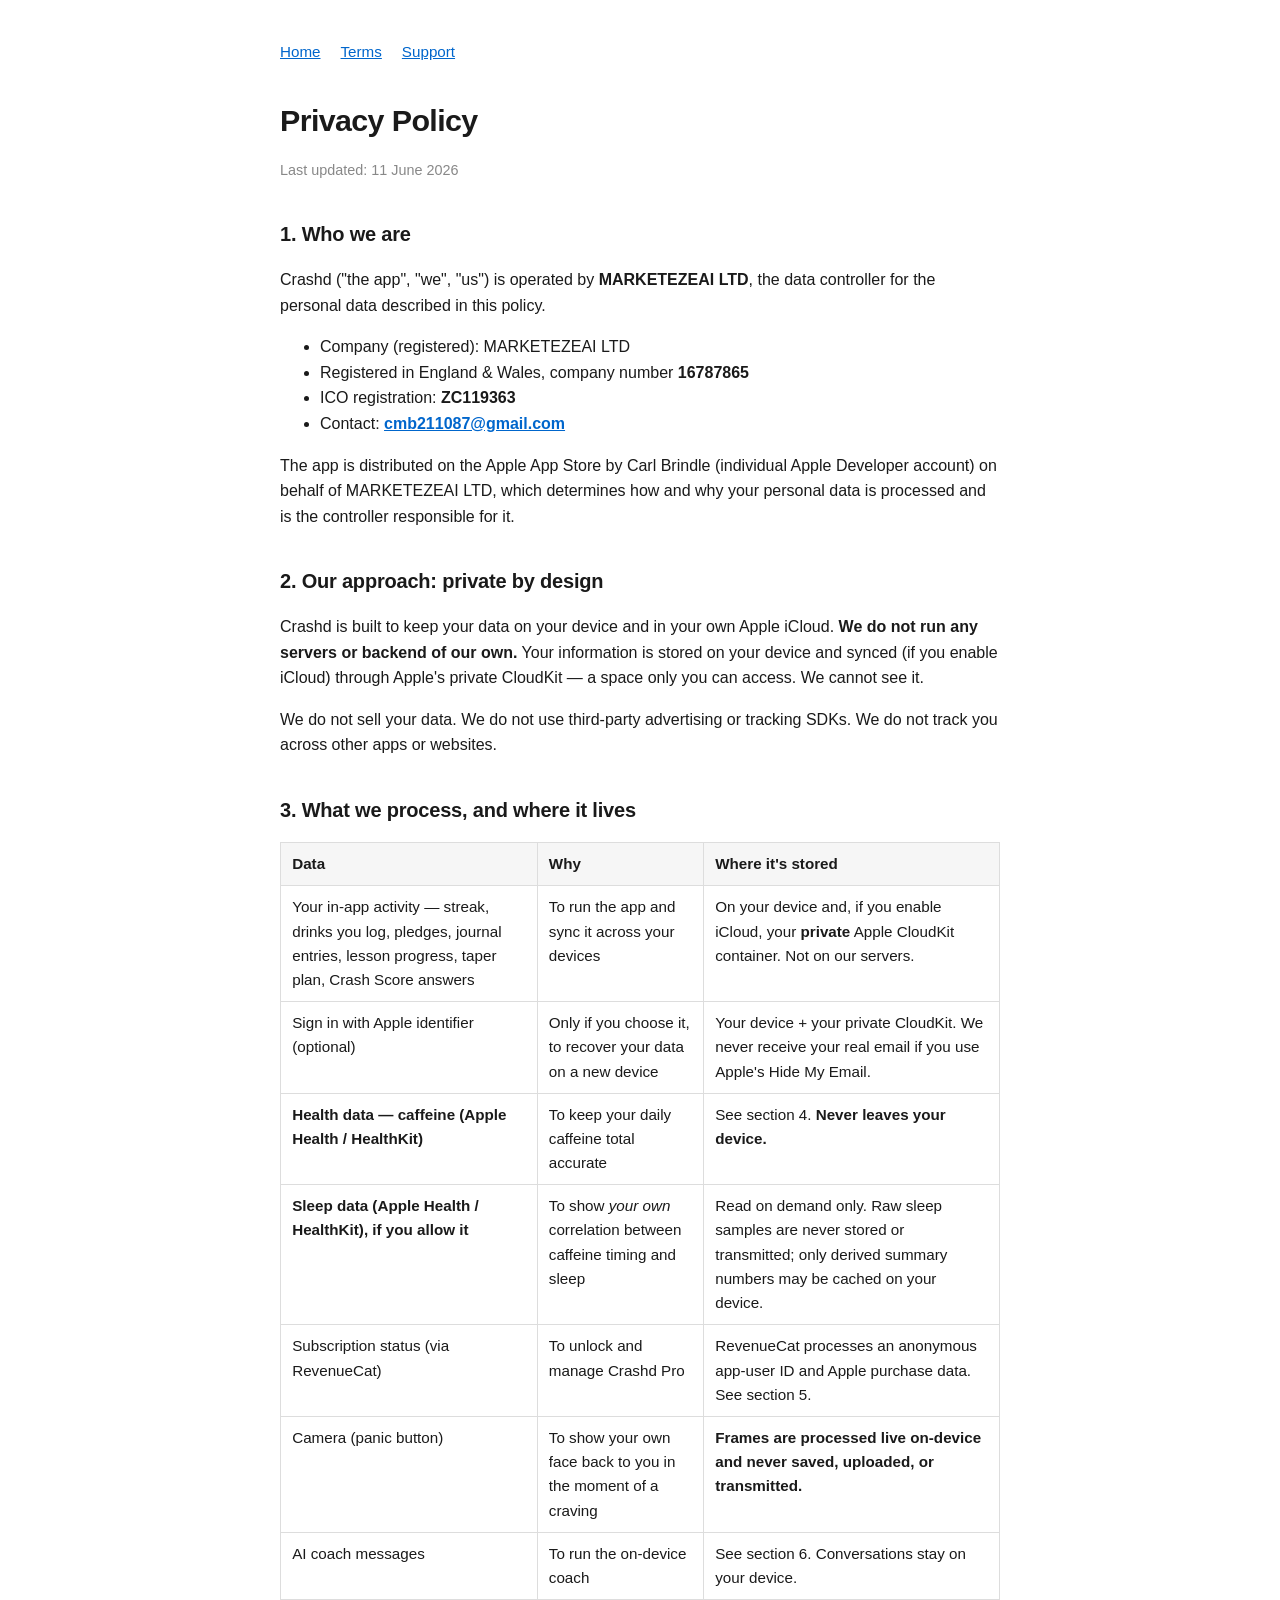
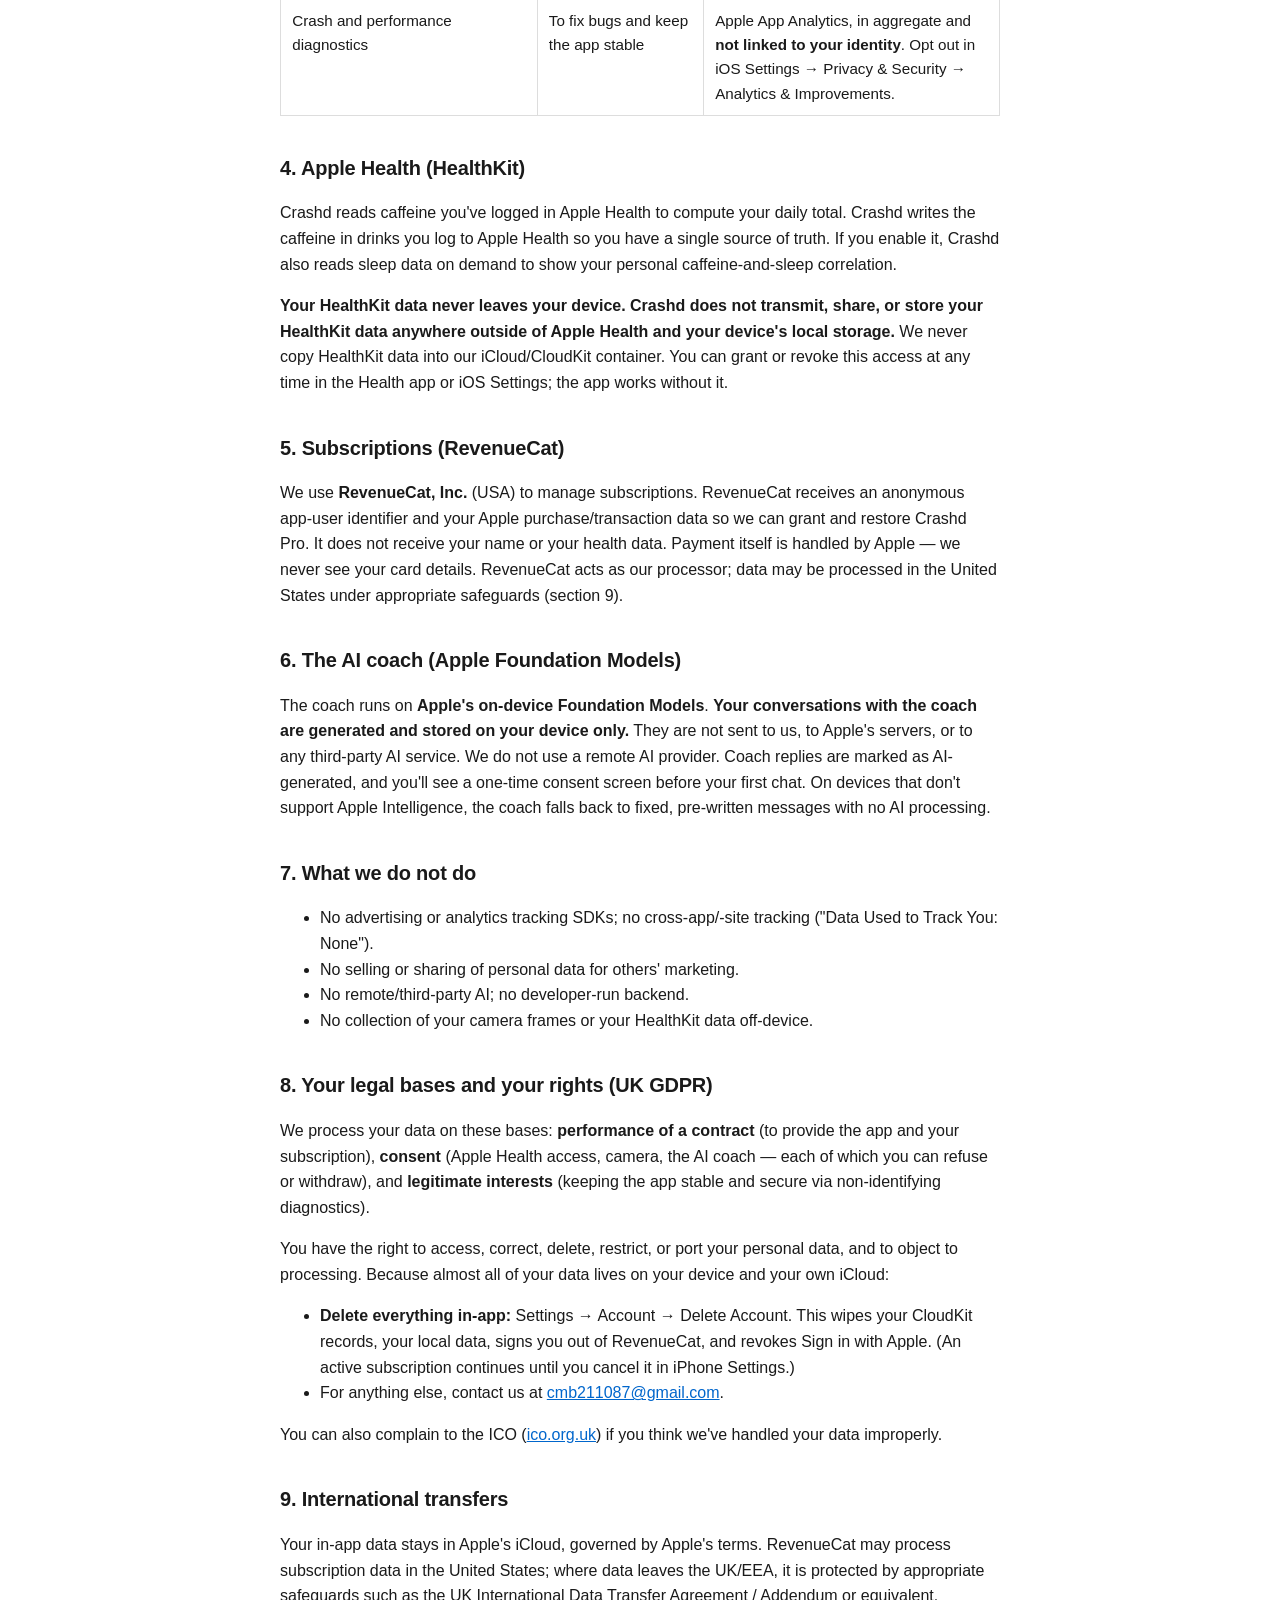
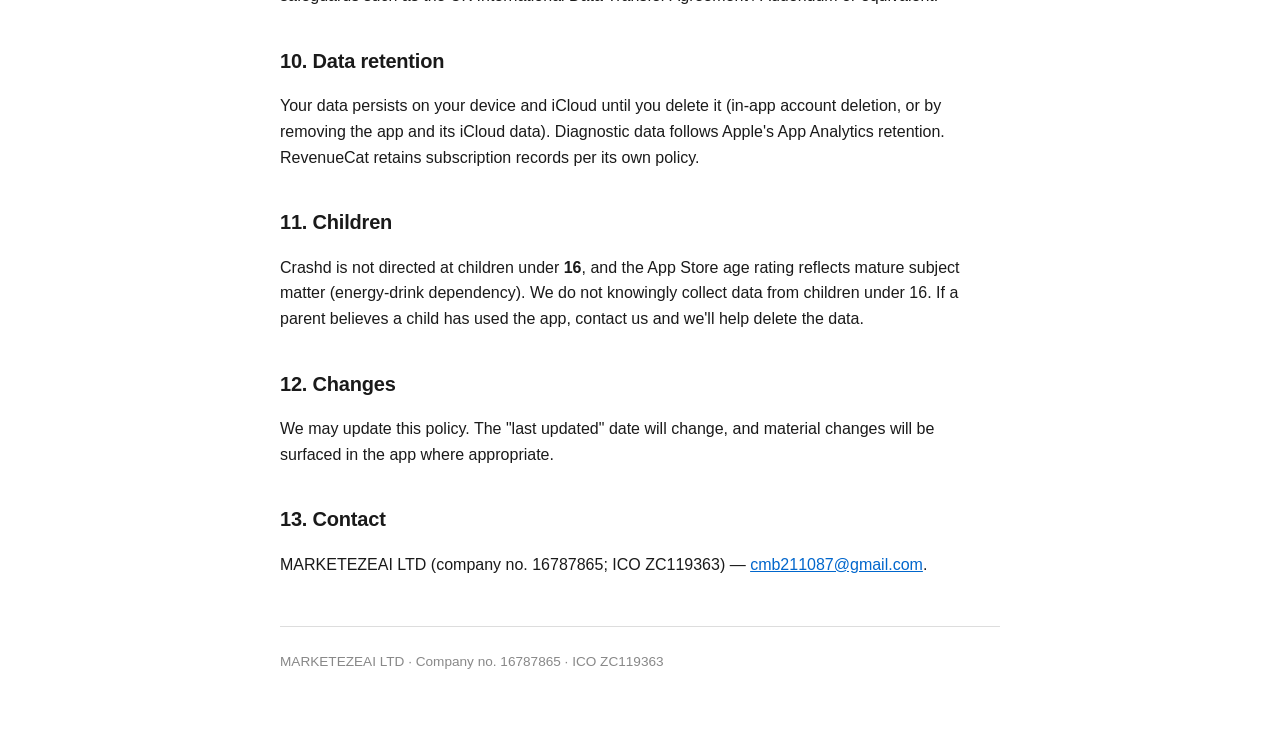
==== privacy.html @ 9d735a44 "Crashd legal + support pages (privacy, terms, support)" ====
<!doctype html>
<html lang="en">
<head>
<meta charset="utf-8">
<meta name="viewport" content="width=device-width, initial-scale=1">
<title>Crashd — Privacy Policy</title>
<link rel="stylesheet" href="style.css">
</head>
<body>
<nav><a href="index.html">Home</a><a href="terms.html">Terms</a><a href="support.html">Support</a></nav>
<h1>Privacy Policy</h1>
<p class="meta">Last updated: 11 June 2026</p>

<h2>1. Who we are</h2>
<p>Crashd ("the app", "we", "us") is operated by <strong>MARKETEZEAI LTD</strong>, the data controller for the personal data described in this policy.</p>
<ul>
<li>Company (registered): MARKETEZEAI LTD</li>
<li>Registered in England &amp; Wales, company number <strong>16787865</strong></li>
<li>ICO registration: <strong>ZC119363</strong></li>
<li>Contact: <strong><a href="mailto:cmb211087@gmail.com">cmb211087@gmail.com</a></strong></li>
</ul>
<p>The app is distributed on the Apple App Store by Carl Brindle (individual Apple Developer account) on behalf of MARKETEZEAI LTD, which determines how and why your personal data is processed and is the controller responsible for it.</p>

<h2>2. Our approach: private by design</h2>
<p>Crashd is built to keep your data on your device and in your own Apple iCloud. <strong>We do not run any servers or backend of our own.</strong> Your information is stored on your device and synced (if you enable iCloud) through Apple's private CloudKit — a space only you can access. We cannot see it.</p>
<p>We do not sell your data. We do not use third-party advertising or tracking SDKs. We do not track you across other apps or websites.</p>

<h2>3. What we process, and where it lives</h2>
<table>
<tr><th>Data</th><th>Why</th><th>Where it's stored</th></tr>
<tr><td>Your in-app activity — streak, drinks you log, pledges, journal entries, lesson progress, taper plan, Crash Score answers</td><td>To run the app and sync it across your devices</td><td>On your device and, if you enable iCloud, your <strong>private</strong> Apple CloudKit container. Not on our servers.</td></tr>
<tr><td>Sign in with Apple identifier (optional)</td><td>Only if you choose it, to recover your data on a new device</td><td>Your device + your private CloudKit. We never receive your real email if you use Apple's Hide My Email.</td></tr>
<tr><td><strong>Health data — caffeine (Apple Health / HealthKit)</strong></td><td>To keep your daily caffeine total accurate</td><td>See section 4. <strong>Never leaves your device.</strong></td></tr>
<tr><td><strong>Sleep data (Apple Health / HealthKit), if you allow it</strong></td><td>To show <em>your own</em> correlation between caffeine timing and sleep</td><td>Read on demand only. Raw sleep samples are never stored or transmitted; only derived summary numbers may be cached on your device.</td></tr>
<tr><td>Subscription status (via RevenueCat)</td><td>To unlock and manage Crashd Pro</td><td>RevenueCat processes an anonymous app-user ID and Apple purchase data. See section 5.</td></tr>
<tr><td>Camera (panic button)</td><td>To show your own face back to you in the moment of a craving</td><td><strong>Frames are processed live on-device and never saved, uploaded, or transmitted.</strong></td></tr>
<tr><td>AI coach messages</td><td>To run the on-device coach</td><td>See section 6. Conversations stay on your device.</td></tr>
<tr><td>Crash and performance diagnostics</td><td>To fix bugs and keep the app stable</td><td>Apple App Analytics, in aggregate and <strong>not linked to your identity</strong>. Opt out in iOS Settings → Privacy &amp; Security → Analytics &amp; Improvements.</td></tr>
</table>

<h2>4. Apple Health (HealthKit)</h2>
<p>Crashd reads caffeine you've logged in Apple Health to compute your daily total. Crashd writes the caffeine in drinks you log to Apple Health so you have a single source of truth. If you enable it, Crashd also reads sleep data on demand to show your personal caffeine-and-sleep correlation.</p>
<p><strong>Your HealthKit data never leaves your device. Crashd does not transmit, share, or store your HealthKit data anywhere outside of Apple Health and your device's local storage.</strong> We never copy HealthKit data into our iCloud/CloudKit container. You can grant or revoke this access at any time in the Health app or iOS Settings; the app works without it.</p>

<h2>5. Subscriptions (RevenueCat)</h2>
<p>We use <strong>RevenueCat, Inc.</strong> (USA) to manage subscriptions. RevenueCat receives an anonymous app-user identifier and your Apple purchase/transaction data so we can grant and restore Crashd Pro. It does not receive your name or your health data. Payment itself is handled by Apple — we never see your card details. RevenueCat acts as our processor; data may be processed in the United States under appropriate safeguards (section 9).</p>

<h2>6. The AI coach (Apple Foundation Models)</h2>
<p>The coach runs on <strong>Apple's on-device Foundation Models</strong>. <strong>Your conversations with the coach are generated and stored on your device only.</strong> They are not sent to us, to Apple's servers, or to any third-party AI service. We do not use a remote AI provider. Coach replies are marked as AI-generated, and you'll see a one-time consent screen before your first chat. On devices that don't support Apple Intelligence, the coach falls back to fixed, pre-written messages with no AI processing.</p>

<h2>7. What we do not do</h2>
<ul>
<li>No advertising or analytics tracking SDKs; no cross-app/-site tracking ("Data Used to Track You: None").</li>
<li>No selling or sharing of personal data for others' marketing.</li>
<li>No remote/third-party AI; no developer-run backend.</li>
<li>No collection of your camera frames or your HealthKit data off-device.</li>
</ul>

<h2>8. Your legal bases and your rights (UK GDPR)</h2>
<p>We process your data on these bases: <strong>performance of a contract</strong> (to provide the app and your subscription), <strong>consent</strong> (Apple Health access, camera, the AI coach — each of which you can refuse or withdraw), and <strong>legitimate interests</strong> (keeping the app stable and secure via non-identifying diagnostics).</p>
<p>You have the right to access, correct, delete, restrict, or port your personal data, and to object to processing. Because almost all of your data lives on your device and your own iCloud:</p>
<ul>
<li><strong>Delete everything in-app:</strong> Settings → Account → Delete Account. This wipes your CloudKit records, your local data, signs you out of RevenueCat, and revokes Sign in with Apple. (An active subscription continues until you cancel it in iPhone Settings.)</li>
<li>For anything else, contact us at <a href="mailto:cmb211087@gmail.com">cmb211087@gmail.com</a>.</li>
</ul>
<p>You can also complain to the ICO (<a href="https://ico.org.uk">ico.org.uk</a>) if you think we've handled your data improperly.</p>

<h2>9. International transfers</h2>
<p>Your in-app data stays in Apple's iCloud, governed by Apple's terms. RevenueCat may process subscription data in the United States; where data leaves the UK/EEA, it is protected by appropriate safeguards such as the UK International Data Transfer Agreement / Addendum or equivalent.</p>

<h2>10. Data retention</h2>
<p>Your data persists on your device and iCloud until you delete it (in-app account deletion, or by removing the app and its iCloud data). Diagnostic data follows Apple's App Analytics retention. RevenueCat retains subscription records per its own policy.</p>

<h2>11. Children</h2>
<p>Crashd is not directed at children under <strong>16</strong>, and the App Store age rating reflects mature subject matter (energy-drink dependency). We do not knowingly collect data from children under 16. If a parent believes a child has used the app, contact us and we'll help delete the data.</p>

<h2>12. Changes</h2>
<p>We may update this policy. The "last updated" date will change, and material changes will be surfaced in the app where appropriate.</p>

<h2>13. Contact</h2>
<p>MARKETEZEAI LTD (company no. 16787865; ICO ZC119363) — <a href="mailto:cmb211087@gmail.com">cmb211087@gmail.com</a>.</p>

<footer>MARKETEZEAI LTD · Company no. 16787865 · ICO ZC119363</footer>
</body>
</html>
---- style.css ----
:root { color-scheme: light dark; }
* { box-sizing: border-box; }
body {
  font: 16px/1.6 -apple-system, BlinkMacSystemFont, "Segoe UI", Roboto, Helvetica, Arial, sans-serif;
  max-width: 760px; margin: 0 auto; padding: 2.5rem 1.25rem 4rem;
  color: #1a1a1a; background: #fff;
}
@media (prefers-color-scheme: dark) { body { color: #e8e8e8; background: #111; } a { color: #6db3ff; } th { background: #1c1c1c !important; } td, th { border-color: #333 !important; } }
h1 { font-size: 1.9rem; letter-spacing: -0.02em; margin-bottom: .25rem; }
h2 { font-size: 1.25rem; margin-top: 2.25rem; letter-spacing: -0.01em; }
a { color: #0066cc; }
.meta { color: #888; font-size: .9rem; margin-bottom: 2rem; }
table { border-collapse: collapse; width: 100%; margin: 1rem 0; font-size: .95rem; }
th, td { border: 1px solid #ddd; padding: .55rem .7rem; text-align: left; vertical-align: top; }
th { background: #f6f6f6; }
nav { margin-bottom: 2rem; font-size: .95rem; }
nav a { margin-right: 1.25rem; }
footer { margin-top: 3rem; padding-top: 1.5rem; border-top: 1px solid #ddd; color: #888; font-size: .85rem; }
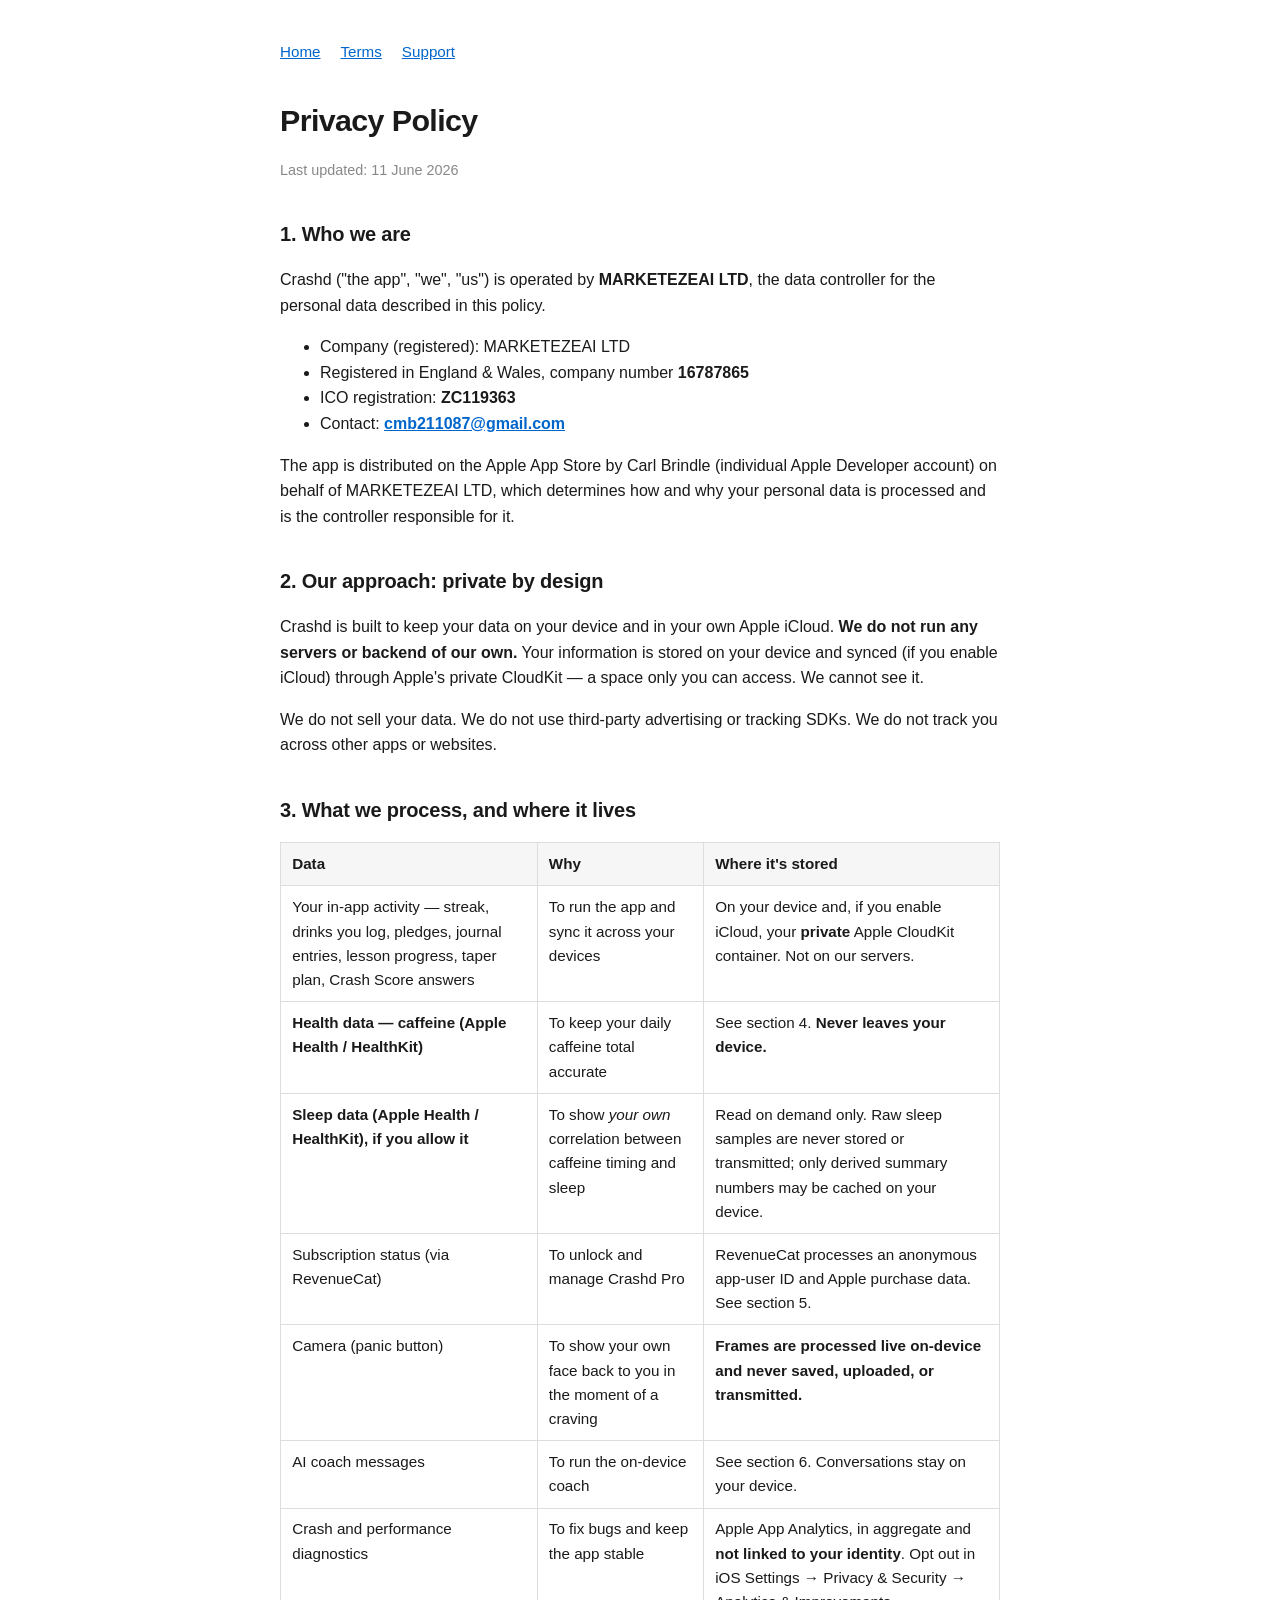
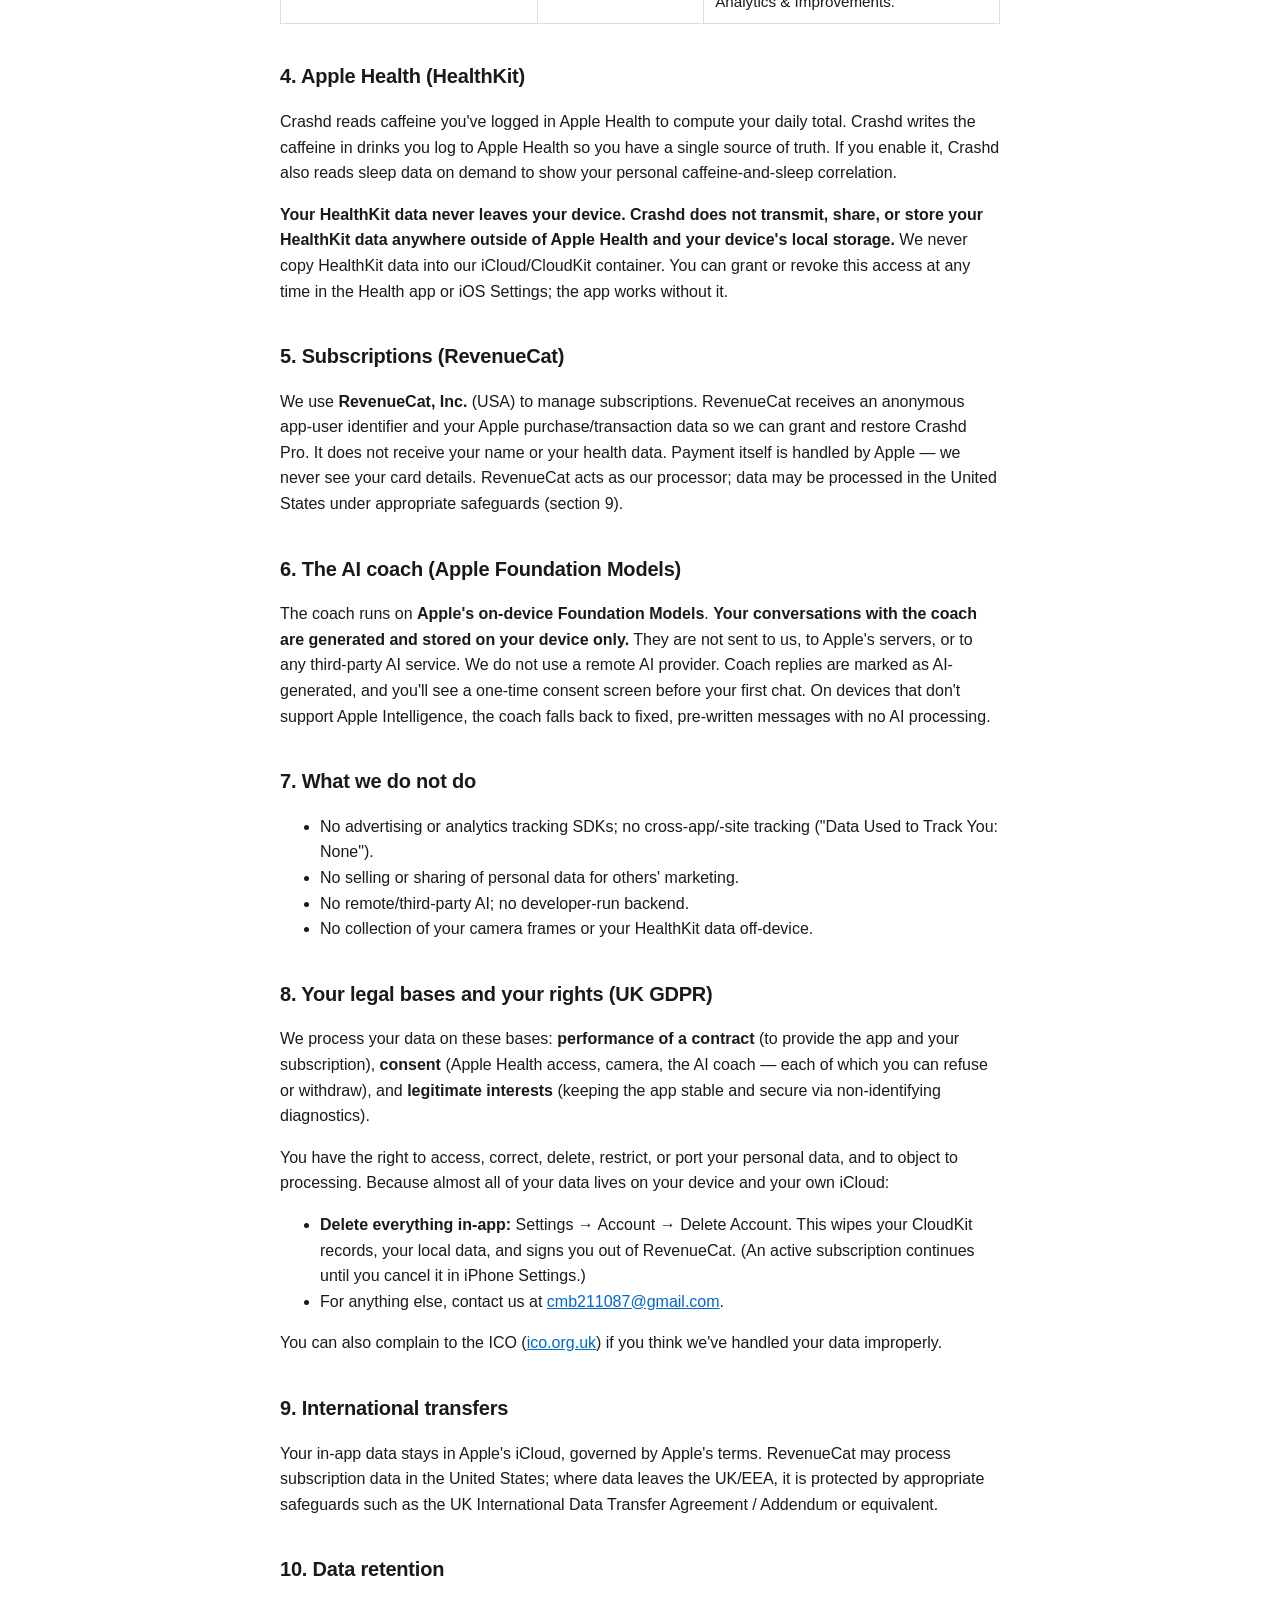
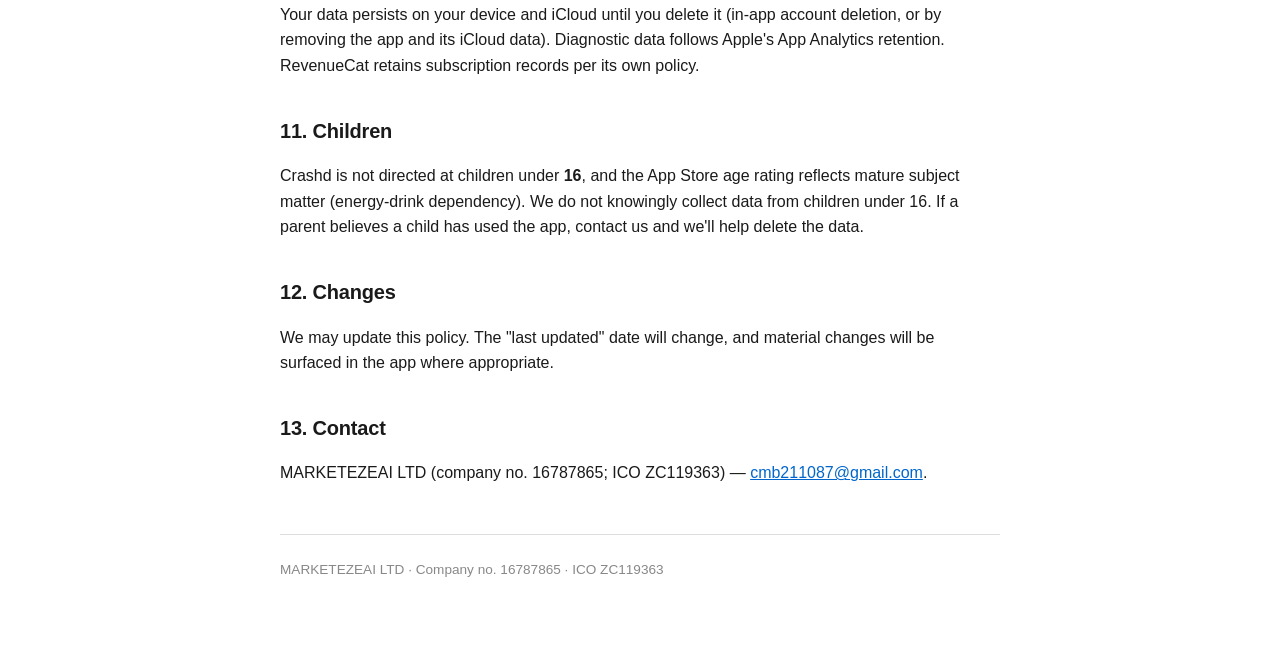
==== commit ac3591e3: "Remove Sign in with Apple references from privacy policy SiwA was decided out (never implemented) — " ====
--- a/privacy.html
+++ b/privacy.html
@@ -29,7 +29,6 @@
 <table>
 <tr><th>Data</th><th>Why</th><th>Where it's stored</th></tr>
 <tr><td>Your in-app activity — streak, drinks you log, pledges, journal entries, lesson progress, taper plan, Crash Score answers</td><td>To run the app and sync it across your devices</td><td>On your device and, if you enable iCloud, your <strong>private</strong> Apple CloudKit container. Not on our servers.</td></tr>
-<tr><td>Sign in with Apple identifier (optional)</td><td>Only if you choose it, to recover your data on a new device</td><td>Your device + your private CloudKit. We never receive your real email if you use Apple's Hide My Email.</td></tr>
 <tr><td><strong>Health data — caffeine (Apple Health / HealthKit)</strong></td><td>To keep your daily caffeine total accurate</td><td>See section 4. <strong>Never leaves your device.</strong></td></tr>
 <tr><td><strong>Sleep data (Apple Health / HealthKit), if you allow it</strong></td><td>To show <em>your own</em> correlation between caffeine timing and sleep</td><td>Read on demand only. Raw sleep samples are never stored or transmitted; only derived summary numbers may be cached on your device.</td></tr>
 <tr><td>Subscription status (via RevenueCat)</td><td>To unlock and manage Crashd Pro</td><td>RevenueCat processes an anonymous app-user ID and Apple purchase data. See section 5.</td></tr>
@@ -60,7 +59,7 @@
 <p>We process your data on these bases: <strong>performance of a contract</strong> (to provide the app and your subscription), <strong>consent</strong> (Apple Health access, camera, the AI coach — each of which you can refuse or withdraw), and <strong>legitimate interests</strong> (keeping the app stable and secure via non-identifying diagnostics).</p>
 <p>You have the right to access, correct, delete, restrict, or port your personal data, and to object to processing. Because almost all of your data lives on your device and your own iCloud:</p>
 <ul>
-<li><strong>Delete everything in-app:</strong> Settings → Account → Delete Account. This wipes your CloudKit records, your local data, signs you out of RevenueCat, and revokes Sign in with Apple. (An active subscription continues until you cancel it in iPhone Settings.)</li>
+<li><strong>Delete everything in-app:</strong> Settings → Account → Delete Account. This wipes your CloudKit records, your local data, and signs you out of RevenueCat. (An active subscription continues until you cancel it in iPhone Settings.)</li>
 <li>For anything else, contact us at <a href="mailto:cmb211087@gmail.com">cmb211087@gmail.com</a>.</li>
 </ul>
 <p>You can also complain to the ICO (<a href="https://ico.org.uk">ico.org.uk</a>) if you think we've handled your data improperly.</p>
